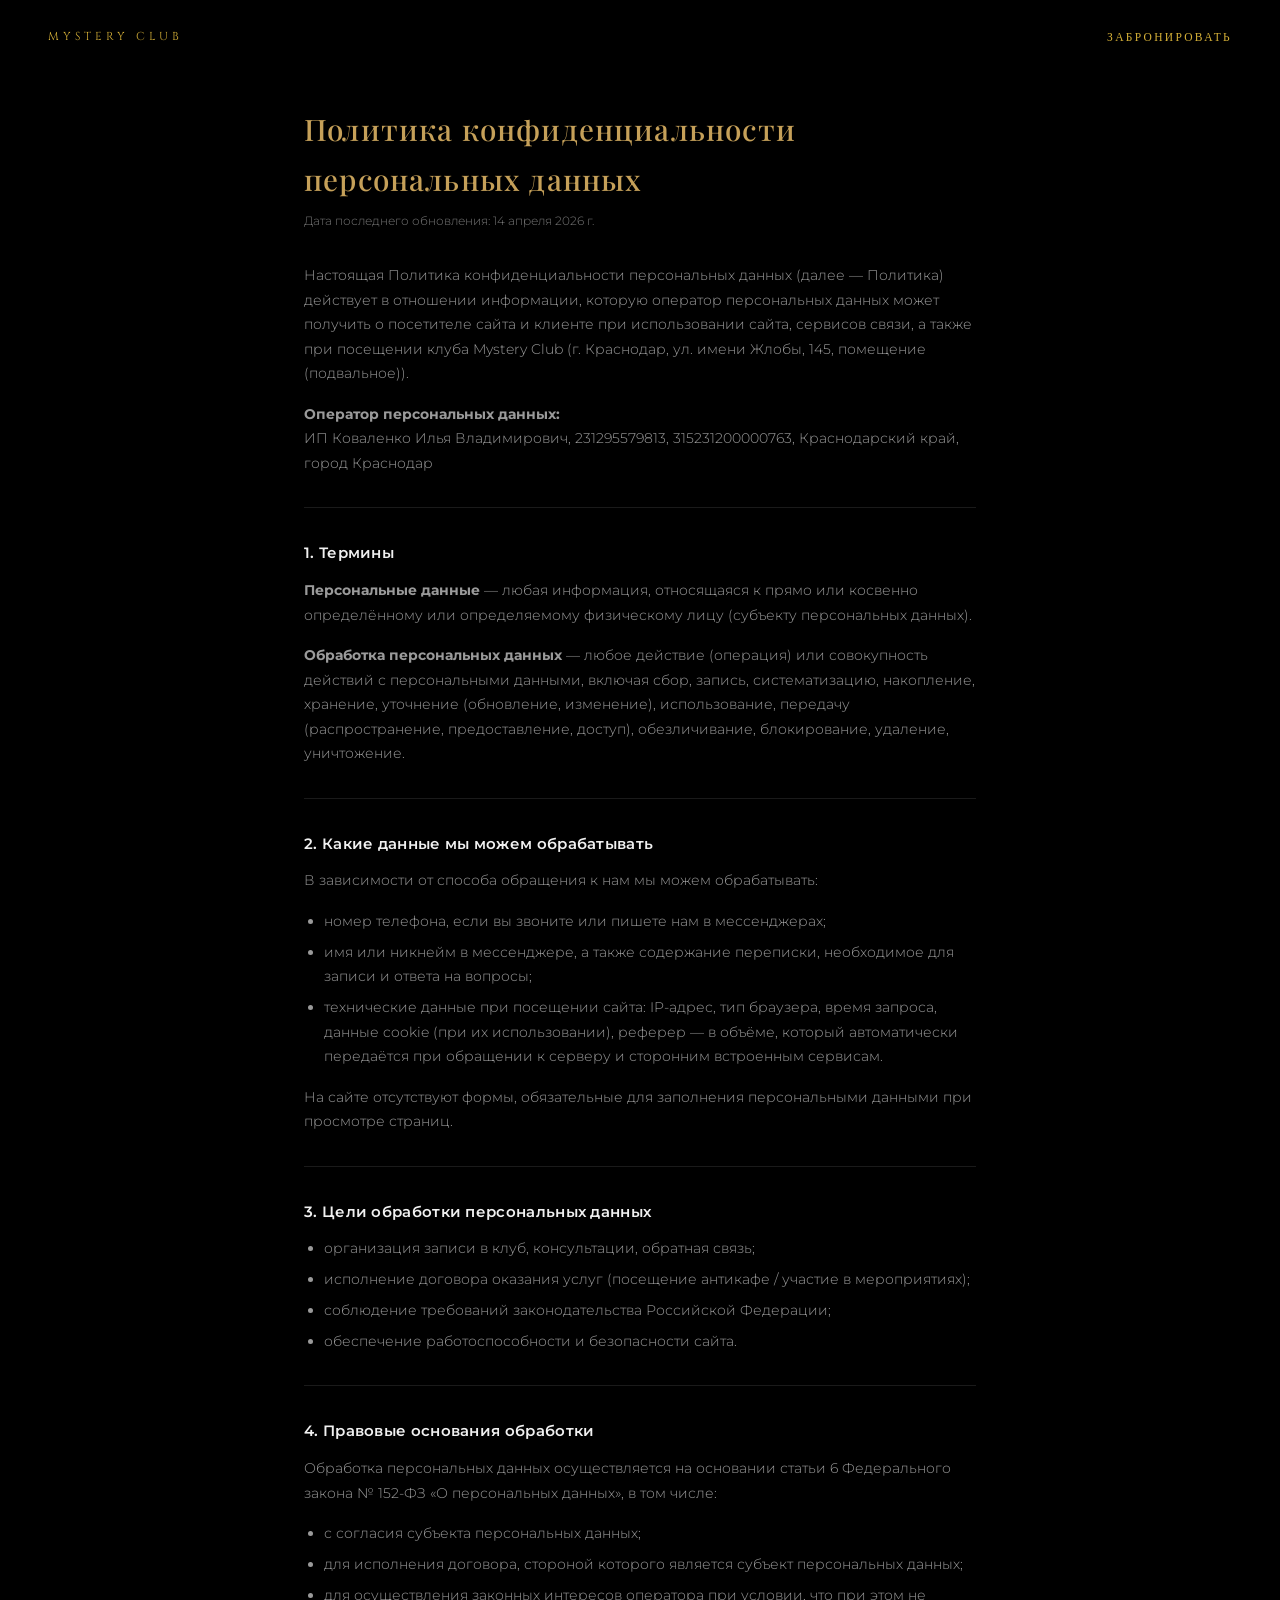
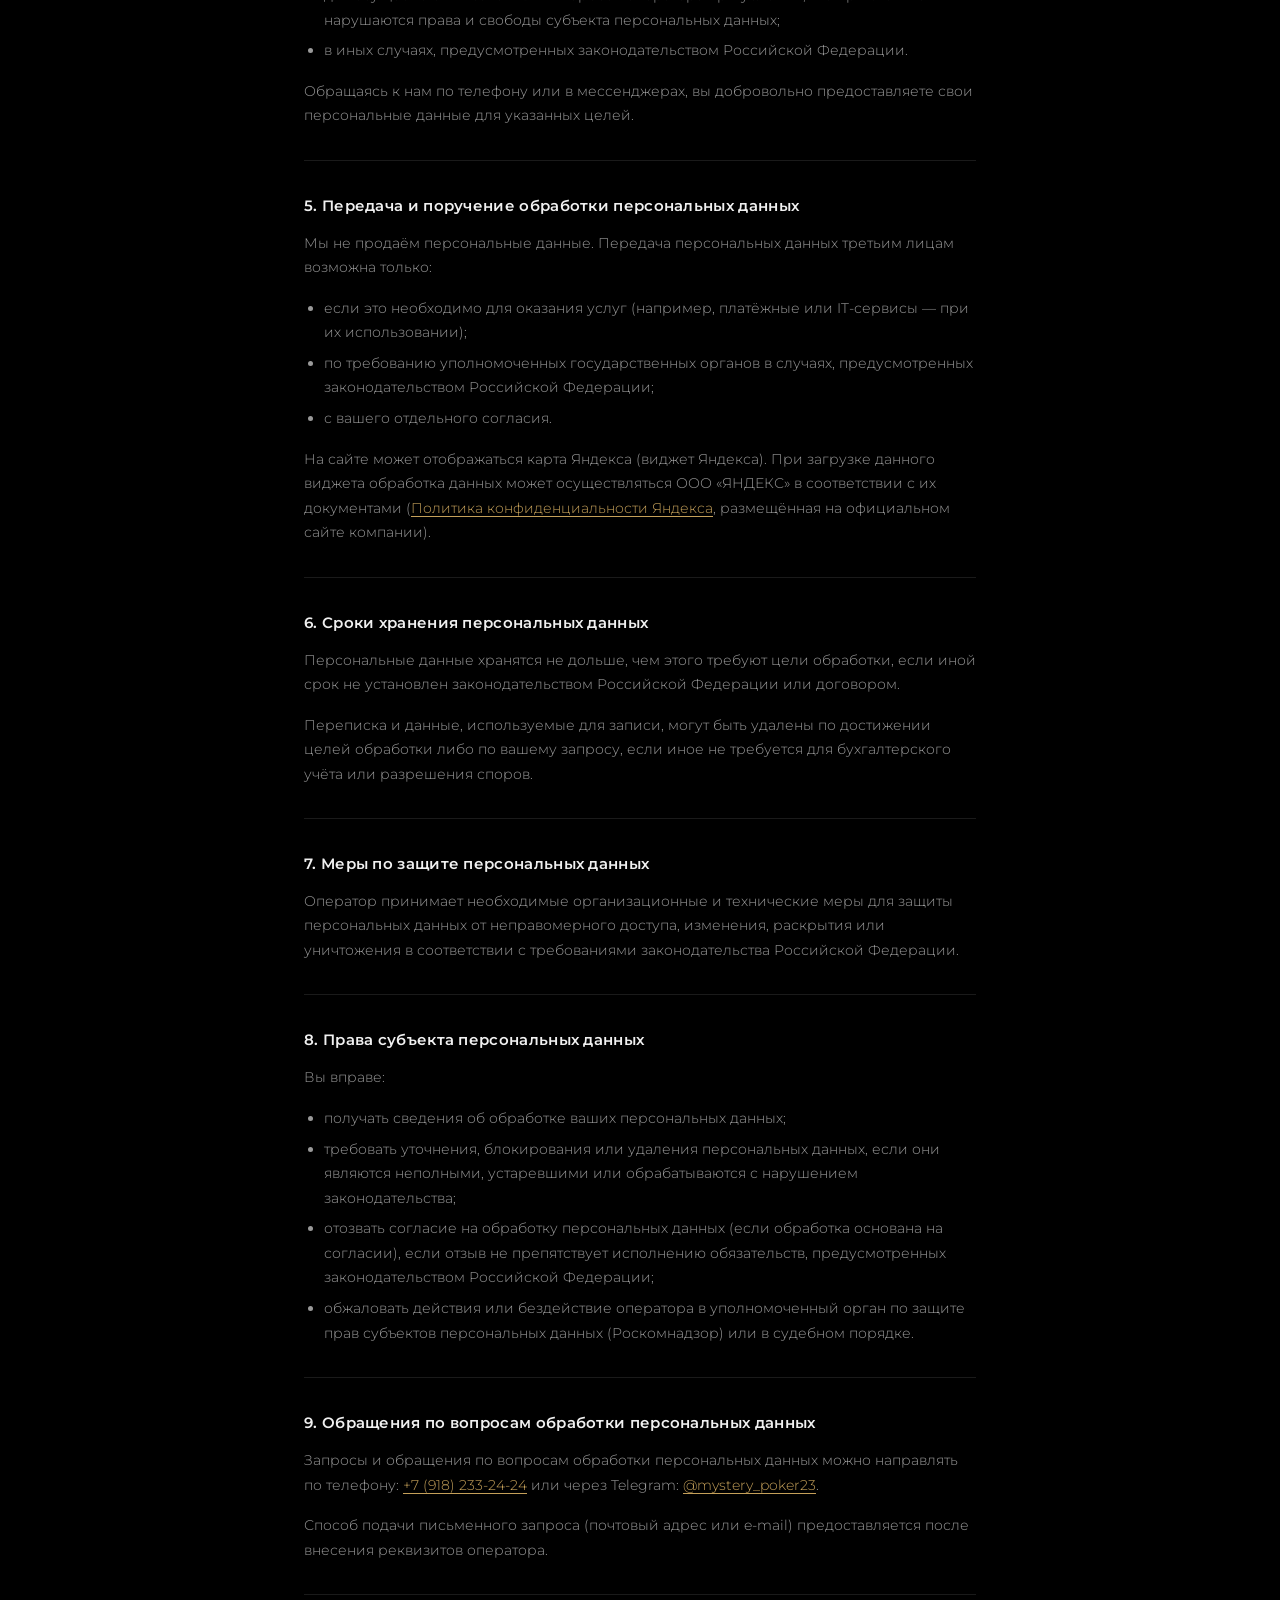
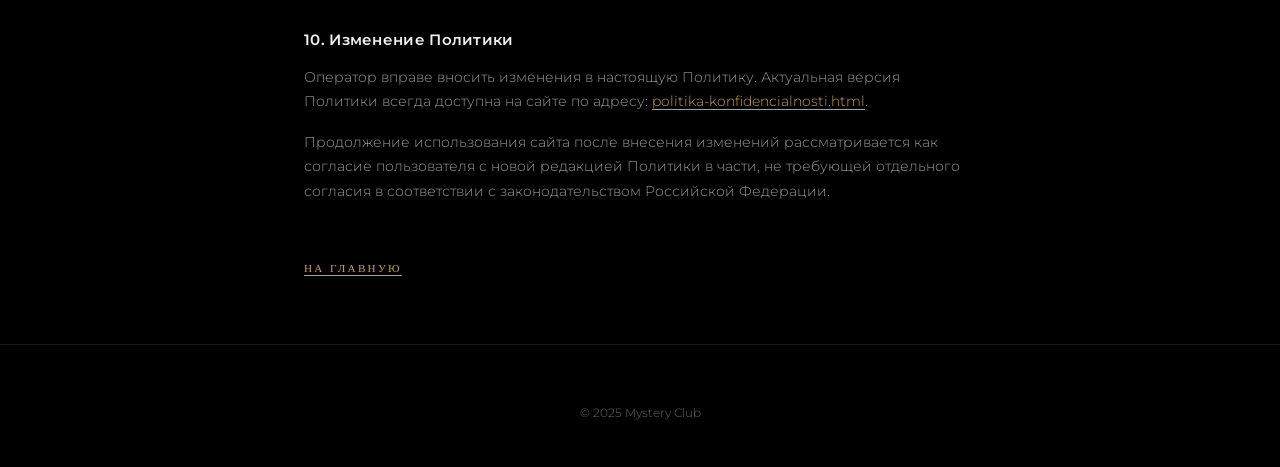
==== politika-konfidencialnosti.html @ e05e439c "myst" ====
<!DOCTYPE html>
<html lang="ru">
<head>
  <meta charset="UTF-8" />
  <meta name="viewport" content="width=device-width, initial-scale=1.0" />
  <title>Политика конфиденциальности — Mystery Club</title>
  <link rel="preconnect" href="https://fonts.googleapis.com" />
  <link rel="preconnect" href="https://fonts.gstatic.com" crossorigin />
  <link href="https://fonts.googleapis.com/css2?family=Cinzel:wght@400;600&family=Montserrat:wght@300;400;600;700&family=Playfair+Display:ital,wght@0,500;0,600;1,400&display=swap" rel="stylesheet" />
  <link rel="stylesheet" href="css/style.css" />
</head>
<body>
  <header class="site-header">
    <a href="index.html" class="brand">Mystery Club</a>
    <nav class="header-nav">
      <a href="index.html#booking" class="nav-link">Забронировать</a>
    </nav>
  </header>

  <main class="legal-page">
    <div class="container">
      <article class="legal-doc">
        <h1>Политика конфиденциальности персональных данных</h1>
        <p class="legal-updated">Дата последнего обновления: 14 апреля 2026 г.</p>

        <p>
          Настоящая Политика конфиденциальности персональных данных (далее — Политика) действует в отношении информации, которую оператор персональных данных может получить о посетителе сайта и клиенте при использовании сайта, сервисов связи, а также при посещении клуба Mystery Club (г. Краснодар, ул. имени Жлобы, 145, помещение (подвальное)).
        </p>
        <p>
          <strong>Оператор персональных данных:</strong><br />
          ИП Коваленко Илья Владимирович, 231295579813, 315231200000763, Краснодарский край, город Краснодар
        </p>

        <hr class="legal-divider" aria-hidden="true" />

        <h2>1. Термины</h2>
        <p>
          <strong>Персональные данные</strong> — любая информация, относящаяся к прямо или косвенно определённому или определяемому физическому лицу (субъекту персональных данных).
        </p>
        <p>
          <strong>Обработка персональных данных</strong> — любое действие (операция) или совокупность действий с персональными данными, включая сбор, запись, систематизацию, накопление, хранение, уточнение (обновление, изменение), использование, передачу (распространение, предоставление, доступ), обезличивание, блокирование, удаление, уничтожение.
        </p>

        <hr class="legal-divider" aria-hidden="true" />

        <h2>2. Какие данные мы можем обрабатывать</h2>
        <p>В зависимости от способа обращения к нам мы можем обрабатывать:</p>
        <ul>
          <li>номер телефона, если вы звоните или пишете нам в мессенджерах;</li>
          <li>имя или никнейм в мессенджере, а также содержание переписки, необходимое для записи и ответа на вопросы;</li>
          <li>технические данные при посещении сайта: IP-адрес, тип браузера, время запроса, данные cookie (при их использовании), реферер — в объёме, который автоматически передаётся при обращении к серверу и сторонним встроенным сервисам.</li>
        </ul>
        <p>На сайте отсутствуют формы, обязательные для заполнения персональными данными при просмотре страниц.</p>

        <hr class="legal-divider" aria-hidden="true" />

        <h2>3. Цели обработки персональных данных</h2>
        <ul>
          <li>организация записи в клуб, консультации, обратная связь;</li>
          <li>исполнение договора оказания услуг (посещение антикафе / участие в мероприятиях);</li>
          <li>соблюдение требований законодательства Российской Федерации;</li>
          <li>обеспечение работоспособности и безопасности сайта.</li>
        </ul>

        <hr class="legal-divider" aria-hidden="true" />

        <h2>4. Правовые основания обработки</h2>
        <p>
          Обработка персональных данных осуществляется на основании статьи 6 Федерального закона № 152-ФЗ «О персональных данных», в том числе:
        </p>
        <ul>
          <li>с согласия субъекта персональных данных;</li>
          <li>для исполнения договора, стороной которого является субъект персональных данных;</li>
          <li>для осуществления законных интересов оператора при условии, что при этом не нарушаются права и свободы субъекта персональных данных;</li>
          <li>в иных случаях, предусмотренных законодательством Российской Федерации.</li>
        </ul>
        <p>
          Обращаясь к нам по телефону или в мессенджерах, вы добровольно предоставляете свои персональные данные для указанных целей.
        </p>

        <hr class="legal-divider" aria-hidden="true" />

        <h2>5. Передача и поручение обработки персональных данных</h2>
        <p>Мы не продаём персональные данные. Передача персональных данных третьим лицам возможна только:</p>
        <ul>
          <li>если это необходимо для оказания услуг (например, платёжные или IT-сервисы — при их использовании);</li>
          <li>по требованию уполномоченных государственных органов в случаях, предусмотренных законодательством Российской Федерации;</li>
          <li>с вашего отдельного согласия.</li>
        </ul>
        <p>
          На сайте может отображаться карта Яндекса (виджет Яндекса). При загрузке данного виджета обработка данных может осуществляться ООО «ЯНДЕКС» в соответствии с их документами (<a href="https://yandex.ru/legal/confidential/" target="_blank" rel="noopener noreferrer">Политика конфиденциальности Яндекса</a>, размещённая на официальном сайте компании).
        </p>

        <hr class="legal-divider" aria-hidden="true" />

        <h2>6. Сроки хранения персональных данных</h2>
        <p>
          Персональные данные хранятся не дольше, чем этого требуют цели обработки, если иной срок не установлен законодательством Российской Федерации или договором.
        </p>
        <p>
          Переписка и данные, используемые для записи, могут быть удалены по достижении целей обработки либо по вашему запросу, если иное не требуется для бухгалтерского учёта или разрешения споров.
        </p>

        <hr class="legal-divider" aria-hidden="true" />

        <h2>7. Меры по защите персональных данных</h2>
        <p>
          Оператор принимает необходимые организационные и технические меры для защиты персональных данных от неправомерного доступа, изменения, раскрытия или уничтожения в соответствии с требованиями законодательства Российской Федерации.
        </p>

        <hr class="legal-divider" aria-hidden="true" />

        <h2>8. Права субъекта персональных данных</h2>
        <p>Вы вправе:</p>
        <ul>
          <li>получать сведения об обработке ваших персональных данных;</li>
          <li>требовать уточнения, блокирования или удаления персональных данных, если они являются неполными, устаревшими или обрабатываются с нарушением законодательства;</li>
          <li>отозвать согласие на обработку персональных данных (если обработка основана на согласии), если отзыв не препятствует исполнению обязательств, предусмотренных законодательством Российской Федерации;</li>
          <li>обжаловать действия или бездействие оператора в уполномоченный орган по защите прав субъектов персональных данных (Роскомнадзор) или в судебном порядке.</li>
        </ul>

        <hr class="legal-divider" aria-hidden="true" />

        <h2>9. Обращения по вопросам обработки персональных данных</h2>
        <p>
          Запросы и обращения по вопросам обработки персональных данных можно направлять по телефону: <a href="tel:+79182332424">+7 (918) 233-24-24</a> или через Telegram: <a href="https://t.me/mystery_poker23" target="_blank" rel="noopener noreferrer">@mystery_poker23</a>.
        </p>
        <p>
          Способ подачи письменного запроса (почтовый адрес или e-mail) предоставляется после внесения реквизитов оператора.
        </p>

        <hr class="legal-divider" aria-hidden="true" />

        <h2>10. Изменение Политики</h2>
        <p>
          Оператор вправе вносить изменения в настоящую Политику. Актуальная версия Политики всегда доступна на сайте по адресу: <a href="politika-konfidencialnosti.html">politika-konfidencialnosti.html</a>.
        </p>
        <p>
          Продолжение использования сайта после внесения изменений рассматривается как согласие пользователя с новой редакцией Политики в части, не требующей отдельного согласия в соответствии с законодательством Российской Федерации.
        </p>

        <a href="index.html" class="legal-back">На главную</a>
      </article>
    </div>
  </main>

  <footer class="site-footer">
    <div class="container footer-inner">
      <div class="footer-bottom footer-bottom--center">
        <p class="footer-copy">© 2025 Mystery Club</p>
      </div>
    </div>
  </footer>
</body>
</html>
---- css/style.css ----
:root {
  --bg: #000000;
  --bg-soft: #0a0a0a;
  --bg-card: #0a0a0a;
  --border-subtle: #1a1a1a;
  --gold: #d4af37;
  --gold-bright: #ffd700;
  --gold-muted: #c5a059;
  --text-heading: #e8d5a3;
  --text-body: #9a9a9a;
  --text-white: #f0f0f0;
  --font-serif: "Playfair Display", "Times New Roman", serif;
  --font-display: "Cinzel", serif;
  --font-sans: "Montserrat", system-ui, sans-serif;
}

*,
*::before,
*::after {
  box-sizing: border-box;
}

html {
  scroll-behavior: smooth;
}

body {
  margin: 0;
  font-family: var(--font-sans);
  font-weight: 300;
  font-size: 15px;
  line-height: 1.65;
  color: var(--text-body);
  background: var(--bg);
}

a {
  color: inherit;
  text-decoration: none;
}

a:hover {
  color: var(--gold-muted);
}

img {
  max-width: 100%;
  height: auto;
  display: block;
}

.container {
  width: min(1120px, 92vw);
  margin-inline: auto;
}

/* Header */
.site-header {
  position: fixed;
  top: 0;
  left: 0;
  right: 0;
  z-index: 100;
  display: flex;
  align-items: center;
  justify-content: space-between;
  padding: 1.5rem clamp(1.25rem, 4vw, 3rem);
  background: linear-gradient(to bottom, rgba(0, 0, 0, 0.85), transparent);
  pointer-events: none;
}

.site-header > * {
  pointer-events: auto;
}

.brand {
  font-family: var(--font-display);
  font-size: 0.72rem;
  letter-spacing: 0.35em;
  text-transform: uppercase;
  color: var(--gold);
  font-weight: 400;
}

.nav-link {
  font-family: var(--font-display);
  font-size: 0.72rem;
  letter-spacing: 0.2em;
  text-transform: uppercase;
  color: var(--gold);
}

.nav-link:hover {
  color: var(--gold-bright);
}

/* Hero */
.hero {
  position: relative;
  min-height: 100vh;
  min-height: 100dvh;
  display: flex;
  align-items: center;
  justify-content: center;
  padding: 6rem 1.5rem 4rem;
  overflow: hidden;
}

.hero-bg {
  position: absolute;
  inset: 0;
  background: radial-gradient(ellipse 80% 60% at 50% 38%, #1a1a1a 0%, #000000 55%);
  pointer-events: none;
}

.hero-inner {
  position: relative;
  text-align: center;
  max-width: min(760px, 94vw);
}

.hero-logo-wrap {
  margin-bottom: 1.25rem;
}

.hero-logo {
  margin-inline: auto;
  max-height: min(56vh, 420px);
  max-width: min(92vw, 520px);
  width: auto;
  height: auto;
  object-fit: contain;
  filter: drop-shadow(0 12px 40px rgba(212, 175, 55, 0.15));
}

.hero-lead {
  margin: 0 auto 2rem;
  max-width: 34em;
  font-size: 0.9rem;
  line-height: 1.75;
  color: rgba(200, 185, 140, 0.65);
}

button.btn {
  appearance: none;
  -webkit-appearance: none;
}

.btn {
  display: inline-flex;
  align-items: center;
  justify-content: center;
  padding: 1rem 2.25rem;
  font-family: var(--font-sans);
  font-weight: 700;
  font-size: 0.72rem;
  letter-spacing: 0.18em;
  text-transform: uppercase;
  border: none;
  border-radius: 999px;
  cursor: pointer;
  line-height: 1.2;
  transition: transform 0.25s ease, box-shadow 0.25s ease, filter 0.25s ease;
}

.btn-gold {
  color: #0a0a0a;
  background: linear-gradient(145deg, #ffeaa7 0%, var(--gold) 45%, #8a6d1f 100%);
  box-shadow: 0 4px 24px rgba(212, 175, 55, 0.25);
}

.btn-gold:hover {
  transform: translateY(-2px) scale(1.02);
  box-shadow: 0 8px 32px rgba(255, 215, 0, 0.35);
  filter: brightness(1.05);
}

/* Sections */
.section {
  padding: clamp(4rem, 10vw, 6.5rem) 0;
}

.section-head {
  text-align: center;
  margin-bottom: clamp(2.5rem, 6vw, 4rem);
}

.section-title {
  margin: 0 0 1rem;
  font-family: var(--font-serif);
  font-weight: 500;
  font-size: clamp(1.85rem, 4.5vw, 2.5rem);
  color: var(--gold-muted);
  letter-spacing: 0.06em;
}

.section-subtitle {
  margin: 0 auto;
  max-width: 46rem;
  font-size: 0.88rem;
  line-height: 1.7;
  color: var(--text-body);
}

.section-head .social-row {
  margin-top: 1.35rem;
}

/* Features */
.features {
  background: var(--bg);
}

.feature-grid {
  display: grid;
  grid-template-columns: repeat(4, 1fr);
  gap: 1.25rem;
}

@media (max-width: 900px) {
  .feature-grid {
    grid-template-columns: repeat(2, 1fr);
  }
}

@media (max-width: 520px) {
  .feature-grid {
    grid-template-columns: 1fr;
  }
}

.feature-card {
  background: var(--bg-card);
  border: 1px solid var(--border-subtle);
  border-radius: 15px;
  padding: 1.75rem 1.5rem;
  transition: border-color 0.2s ease, box-shadow 0.2s ease;
}

.feature-card:hover {
  border-color: rgba(212, 175, 55, 0.25);
  box-shadow: 0 8px 32px rgba(0, 0, 0, 0.5);
}

.feature-icon {
  width: 52px;
  height: 52px;
  border-radius: 50%;
  border: 1px solid rgba(212, 175, 55, 0.55);
  display: flex;
  align-items: center;
  justify-content: center;
  margin-bottom: 1.25rem;
  color: var(--gold);
}

.feature-icon svg {
  width: 26px;
  height: 26px;
}

.feature-card-title {
  margin: 0 0 0.75rem;
  font-family: var(--font-serif);
  font-size: 1.05rem;
  font-weight: 600;
  color: var(--text-white);
}

.feature-card-text {
  margin: 0;
  font-size: 0.82rem;
  line-height: 1.65;
  color: var(--text-body);
  text-align: left;
}

/* Gallery */
.gallery-grid {
  display: grid;
  grid-template-columns: repeat(3, 1fr);
  gap: 1.25rem;
}

@media (max-width: 768px) {
  .gallery-grid {
    grid-template-columns: repeat(2, 1fr);
  }
}

@media (max-width: 480px) {
  .gallery-grid {
    grid-template-columns: 1fr;
  }
}

.gallery-item {
  position: relative;
  margin: 0;
  border-radius: 18px;
  overflow: hidden;
  aspect-ratio: 4 / 3;
  background: var(--bg-soft);
  border: 1px solid var(--border-subtle);
  cursor: pointer;
}

.gallery-item img {
  width: 100%;
  height: 100%;
  object-fit: cover;
  transition: transform 0.5s ease;
}

.gallery-item:hover img {
  transform: scale(1.04);
}

.gallery-cam {
  position: absolute;
  left: 12px;
  bottom: 12px;
  width: 36px;
  height: 36px;
  color: rgba(255, 215, 0, 0.85);
  filter: drop-shadow(0 2px 8px rgba(0, 0, 0, 0.6));
}

.gallery-cam svg {
  width: 100%;
  height: 100%;
}

/* Contact */
.map-wrap {
  border-radius: 18px;
  overflow: hidden;
  border: 1px solid var(--border-subtle);
  margin-bottom: 1.75rem;
  background: #111;
  aspect-ratio: 21 / 9;
  min-height: 280px;
}

@media (max-width: 768px) {
  .map-wrap {
    aspect-ratio: 16 / 12;
  }
}

.map-frame {
  width: 100%;
  height: 100%;
  min-height: 280px;
  border: 0;
  display: block;
  filter: grayscale(0.35) contrast(1.05) brightness(0.85);
}

.info-cards {
  display: grid;
  grid-template-columns: repeat(2, 1fr);
  gap: 1.25rem;
  margin-bottom: 2rem;
}

@media (max-width: 600px) {
  .info-cards {
    grid-template-columns: 1fr;
  }
}

.info-card {
  background: var(--bg-card);
  border: 1px solid var(--border-subtle);
  border-radius: 15px;
  padding: 1.75rem 1.5rem;
}

.info-icon {
  width: 48px;
  height: 48px;
  border-radius: 50%;
  border: 1px solid rgba(212, 175, 55, 0.5);
  display: flex;
  align-items: center;
  justify-content: center;
  margin-bottom: 1rem;
  color: var(--gold);
}

.info-icon svg {
  width: 24px;
  height: 24px;
}

.info-card-title {
  margin: 0 0 0.75rem;
  font-family: var(--font-serif);
  font-size: 1.15rem;
  color: var(--text-white);
  font-weight: 500;
}

.info-card-text {
  margin: 0 0 0.35rem;
  font-size: 0.88rem;
  color: var(--text-body);
}

.info-card-text:last-child {
  margin-bottom: 0;
}

.info-card-text a {
  border-bottom: 1px solid transparent;
}

.info-card-text a:hover {
  border-bottom-color: rgba(212, 175, 55, 0.5);
  color: var(--gold-muted);
}

.address-note {
  text-align: center;
  margin-bottom: 2rem;
  font-size: 0.88rem;
  color: var(--text-body);
}

.address-note strong {
  color: var(--gold-muted);
  font-family: var(--font-serif);
  font-weight: 500;
}

.address-note p {
  margin: 0.35rem 0;
}

.cta-row {
  text-align: center;
}

/* Footer */
.site-footer {
  padding: 2.5rem 0 2rem;
  border-top: 1px solid var(--border-subtle);
}

.footer-inner {
  display: flex;
  flex-direction: column;
  align-items: center;
  gap: 2rem;
}

.footer-social-note {
  margin: 0;
  max-width: 28rem;
  text-align: center;
  font-size: 0.8rem;
  line-height: 1.55;
  color: #888;
}

.social-row {
  display: flex;
  gap: 1.5rem;
  align-items: center;
  justify-content: center;
}

.social-link {
  color: var(--gold);
  opacity: 0.85;
  transition: opacity 0.2s ease, transform 0.2s ease, color 0.2s ease;
}

.social-link:hover {
  opacity: 1;
  color: var(--gold-bright);
  transform: translateY(-2px);
}

.social-link svg,
.social-link img {
  width: 26px;
  height: 26px;
  display: block;
}

.social-link img {
  object-fit: contain;
  transition: filter 0.2s ease;
}

.social-link:hover img {
  filter: brightness(1.15);
}

.footer-bottom {
  width: 100%;
  display: flex;
  flex-wrap: wrap;
  align-items: center;
  justify-content: space-between;
  gap: 1rem;
  padding-top: 0.5rem;
}

.footer-copy,
.footer-link {
  font-size: 0.72rem;
  color: #666;
}

.footer-link:hover {
  color: var(--text-body);
}

@media (max-width: 520px) {
  .footer-bottom {
    flex-direction: column;
    text-align: center;
  }
}

/* Booking modal */
.booking-modal {
  border: none;
  padding: 0;
  margin: auto;
  max-width: calc(100vw - 2rem);
  background: transparent;
  color: var(--text-body);
}

.booking-modal::backdrop {
  background: rgba(0, 0, 0, 0.78);
  backdrop-filter: blur(4px);
}

.booking-modal-panel {
  position: relative;
  width: min(420px, calc(100vw - 2rem));
  padding: 2.25rem 2rem 1.75rem;
  background: linear-gradient(165deg, #121212 0%, #0a0a0a 100%);
  border: 1px solid rgba(212, 175, 55, 0.35);
  border-radius: 18px;
  box-shadow: 0 28px 90px rgba(0, 0, 0, 0.75), 0 0 0 1px rgba(255, 255, 255, 0.03) inset;
}

.booking-modal-close {
  position: absolute;
  top: 0.85rem;
  right: 0.85rem;
  width: 2.25rem;
  height: 2.25rem;
  display: flex;
  align-items: center;
  justify-content: center;
  padding: 0;
  border: none;
  border-radius: 50%;
  background: transparent;
  color: rgba(200, 185, 140, 0.65);
  font-size: 1.5rem;
  line-height: 1;
  cursor: pointer;
  transition: color 0.2s ease, background 0.2s ease;
}

.booking-modal-close:hover {
  color: var(--gold-bright);
  background: rgba(212, 175, 55, 0.08);
}

.booking-modal-title {
  margin: 0 2rem 0.75rem 0;
  font-family: var(--font-serif);
  font-weight: 500;
  font-size: 1.5rem;
  color: var(--gold-muted);
  letter-spacing: 0.04em;
}

.booking-modal-lead {
  margin: 0 0 1.5rem;
  font-size: 0.85rem;
  line-height: 1.65;
  color: var(--text-body);
}

.booking-modal-contacts {
  list-style: none;
  margin: 0;
  padding: 0;
  display: flex;
  flex-direction: column;
  gap: 1.1rem;
}

.booking-modal-row {
  display: flex;
  flex-direction: column;
  gap: 0.35rem;
  padding-bottom: 1.1rem;
  border-bottom: 1px solid var(--border-subtle);
}

.booking-modal-row:last-child {
  padding-bottom: 0;
  border-bottom: none;
}

.booking-modal-label {
  font-family: var(--font-display);
  font-size: 0.65rem;
  letter-spacing: 0.22em;
  text-transform: uppercase;
  color: rgba(200, 185, 140, 0.55);
}

.booking-modal-value {
  font-size: 1.05rem;
  font-weight: 500;
  color: var(--text-white);
  transition: color 0.2s ease;
}

.booking-modal-value:hover {
  color: var(--gold-bright);
}

/* Gallery fullscreen lightbox */
.gallery-lightbox {
  width: 100vw;
  max-width: 100vw;
  height: 100vh;
  max-height: 100vh;
  margin: 0;
  padding: 0;
  border: none;
  background: transparent;
  overflow: hidden;
}

@supports (height: 100dvh) {
  .gallery-lightbox {
    height: 100dvh;
    max-height: 100dvh;
  }
}

.gallery-lightbox::backdrop {
  background: rgba(0, 0, 0, 0.94);
  backdrop-filter: blur(6px);
}

.gallery-lightbox-panel {
  position: relative;
  box-sizing: border-box;
  min-height: 100vh;
  width: 100%;
  display: flex;
  align-items: center;
  justify-content: center;
  padding: 3.25rem 1.25rem 1.5rem;
}

@supports (min-height: 100dvh) {
  .gallery-lightbox-panel {
    min-height: 100dvh;
  }
}

.gallery-lightbox-close {
  position: fixed;
  top: 1rem;
  right: 1rem;
  z-index: 10;
  width: 2.75rem;
  height: 2.75rem;
  display: flex;
  align-items: center;
  justify-content: center;
  padding: 0;
  border: 1px solid rgba(212, 175, 55, 0.35);
  border-radius: 50%;
  background: rgba(10, 10, 10, 0.85);
  color: var(--gold-muted);
  font-size: 1.65rem;
  line-height: 1;
  cursor: pointer;
  transition: color 0.2s ease, background 0.2s ease, border-color 0.2s ease;
}

.gallery-lightbox-close:hover {
  color: var(--gold-bright);
  border-color: rgba(212, 175, 55, 0.55);
  background: rgba(20, 20, 20, 0.95);
}

.gallery-lightbox-img {
  position: relative;
  z-index: 1;
  max-width: 100%;
  max-height: calc(100vh - 5rem);
  width: auto;
  height: auto;
  object-fit: contain;
  border-radius: 4px;
  box-shadow: 0 8px 48px rgba(0, 0, 0, 0.65);
}

@supports (height: 100dvh) {
  .gallery-lightbox-img {
    max-height: min(92vh, calc(100dvh - 5rem));
  }
}

/* Legal / privacy page */
.legal-page {
  padding: 6.5rem 0 4rem;
  min-height: 70vh;
}

.legal-doc {
  max-width: 42rem;
  margin: 0 auto;
  color: var(--text-body);
  font-size: 0.9rem;
  line-height: 1.7;
}

.legal-doc h1 {
  margin: 0 0 0.35rem;
  font-family: var(--font-serif);
  font-weight: 500;
  font-size: clamp(1.5rem, 3.5vw, 1.85rem);
  color: var(--gold-muted);
  letter-spacing: 0.04em;
}

.legal-doc .legal-updated {
  margin: 0 0 2rem;
  font-size: 0.78rem;
  color: #777;
}

.legal-doc h2 {
  margin: 2rem 0 0.75rem;
  font-family: var(--font-sans);
  font-weight: 600;
  font-size: 0.95rem;
  color: var(--text-white);
  letter-spacing: 0.02em;
}

.legal-doc p {
  margin: 0 0 1rem;
}

.legal-doc ul {
  margin: 0 0 1rem;
  padding-left: 1.25rem;
}

.legal-doc li {
  margin-bottom: 0.4rem;
}

.legal-doc a {
  color: var(--gold-muted);
  text-decoration: underline;
  text-underline-offset: 3px;
}

.legal-doc a:hover {
  color: var(--gold-bright);
}

.legal-doc .legal-placeholder {
  padding: 0.85rem 1rem;
  margin: 0 0 1.25rem;
  border-left: 3px solid rgba(212, 175, 55, 0.45);
  background: rgba(212, 175, 55, 0.06);
  font-size: 0.85rem;
  color: rgba(200, 185, 140, 0.85);
}

.legal-doc .legal-divider {
  margin: 2rem 0;
  border: none;
  border-top: 1px solid var(--border-subtle);
}

.legal-back {
  display: inline-block;
  margin-top: 2.5rem;
  font-family: var(--font-display);
  font-size: 0.7rem;
  letter-spacing: 0.2em;
  text-transform: uppercase;
  color: var(--gold);
}

.legal-back:hover {
  color: var(--gold-bright);
}

.footer-bottom--center {
  justify-content: center;
}
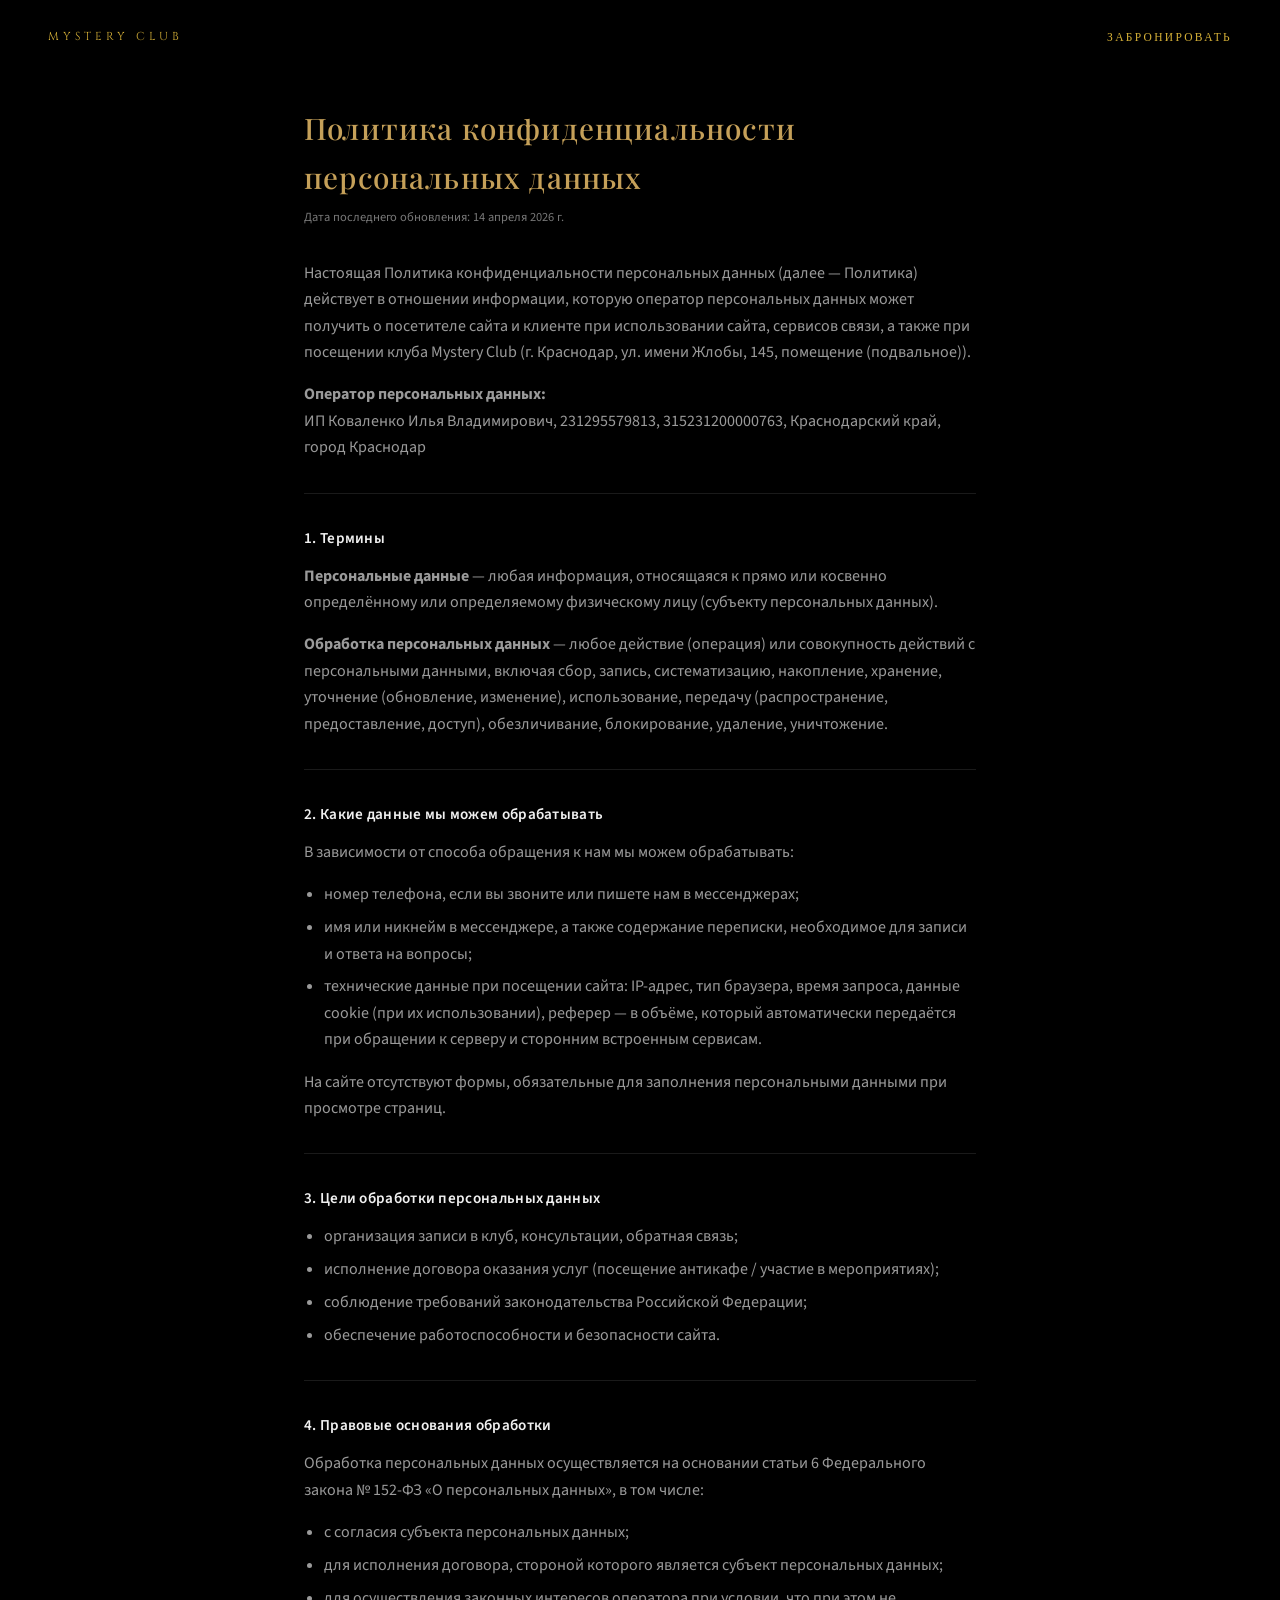
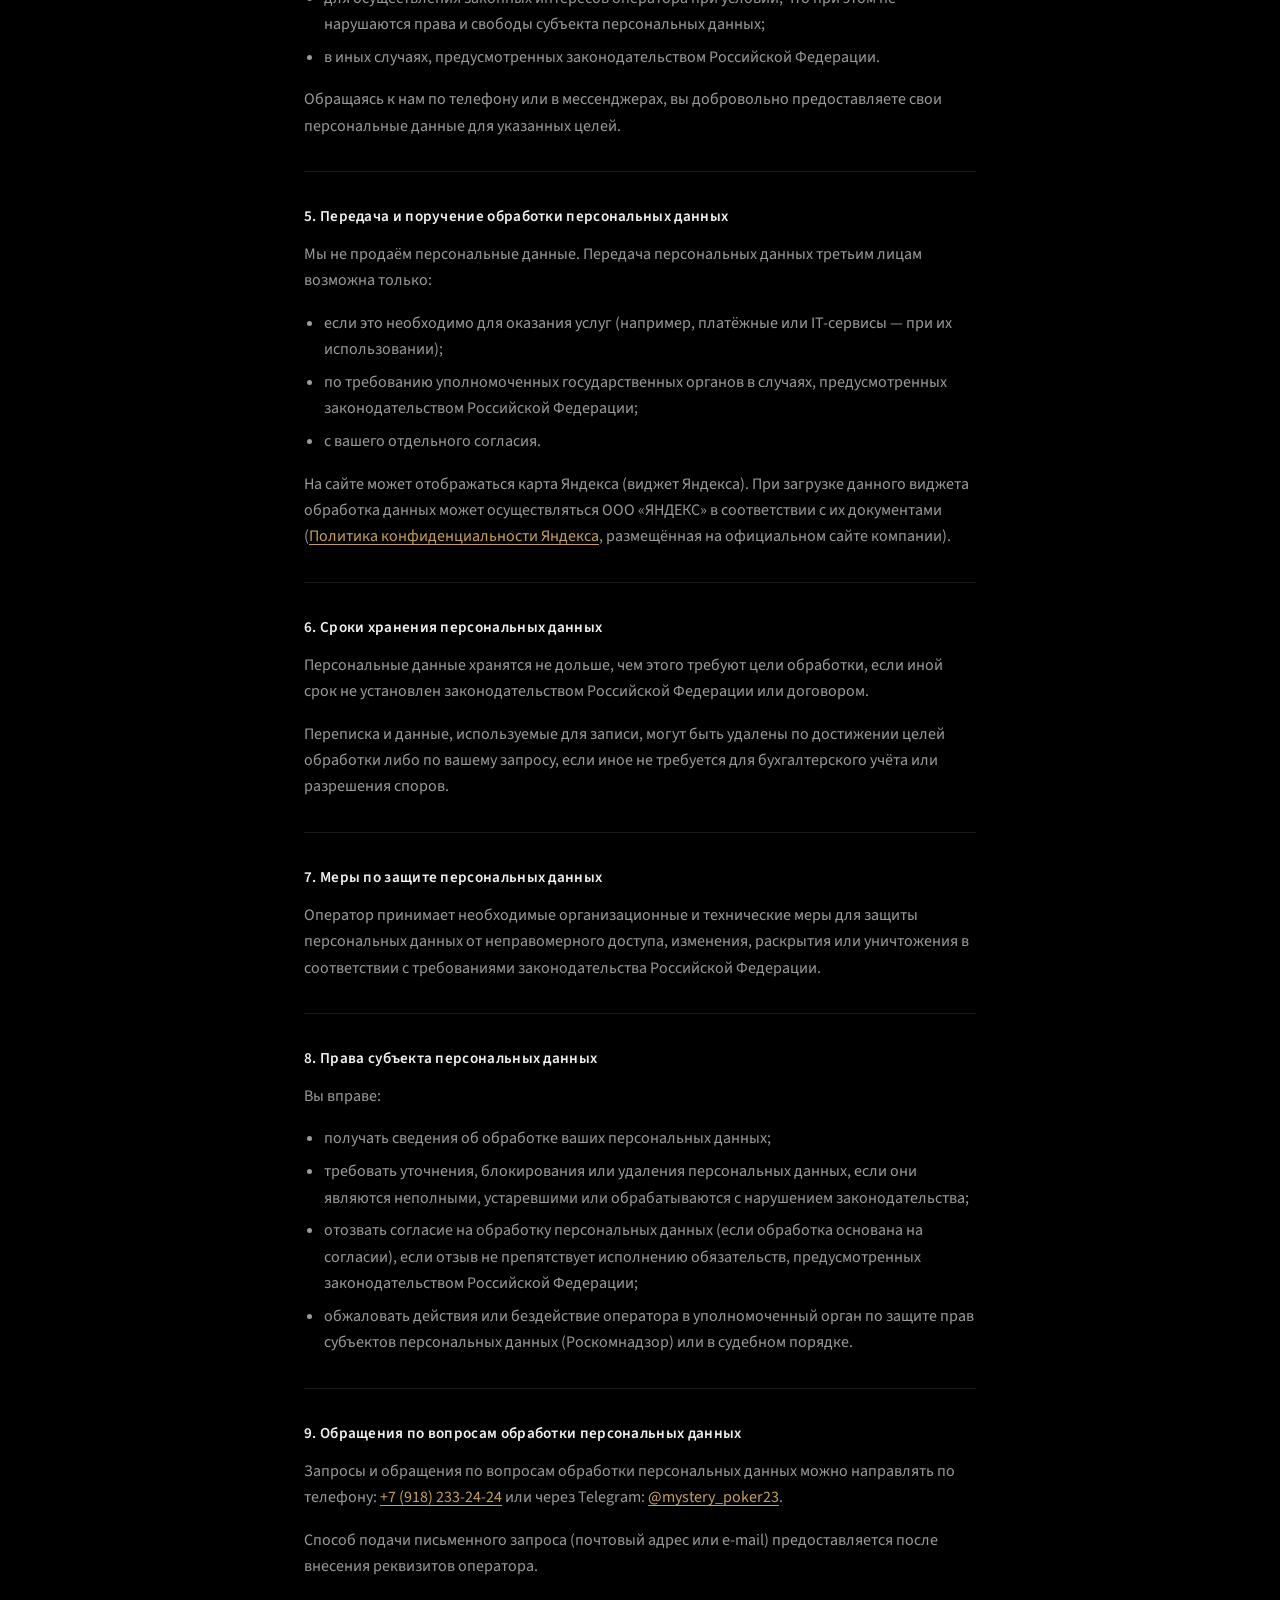
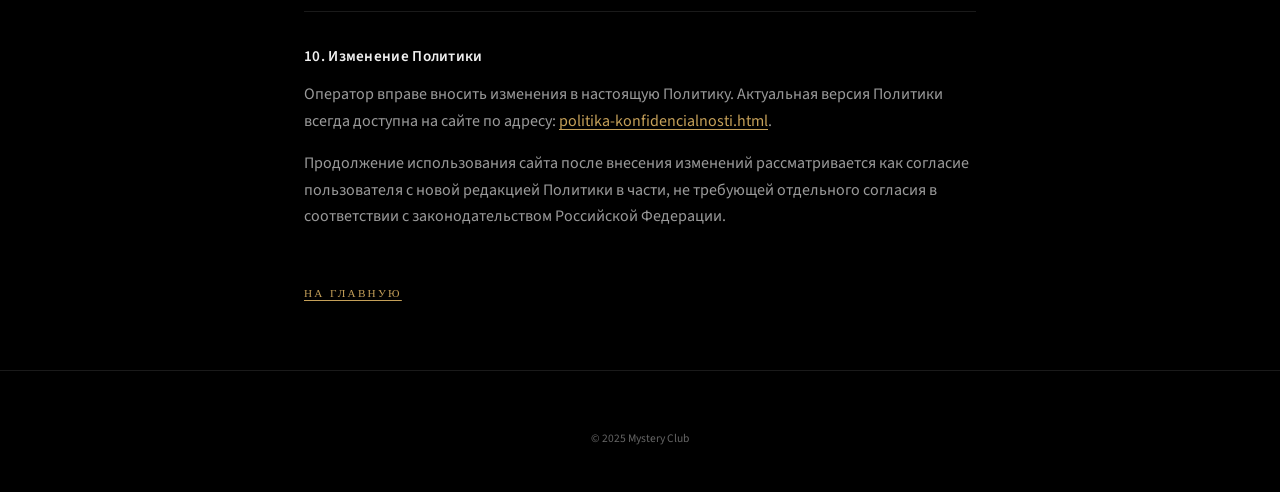
==== commit 6cd8a9c4: "fix" ====
--- a/politika-konfidencialnosti.html
+++ b/politika-konfidencialnosti.html
@@ -4,9 +4,10 @@
   <meta charset="UTF-8" />
   <meta name="viewport" content="width=device-width, initial-scale=1.0" />
   <title>Политика конфиденциальности — Mystery Club</title>
+  <link rel="icon" href="images/logo.svg" type="image/svg+xml" />
   <link rel="preconnect" href="https://fonts.googleapis.com" />
   <link rel="preconnect" href="https://fonts.gstatic.com" crossorigin />
-  <link href="https://fonts.googleapis.com/css2?family=Cinzel:wght@400;600&family=Montserrat:wght@300;400;600;700&family=Playfair+Display:ital,wght@0,500;0,600;1,400&display=swap" rel="stylesheet" />
+  <link href="https://fonts.googleapis.com/css2?family=Cinzel:wght@400;600&family=Playfair+Display:ital,wght@0,500;0,600;1,400&family=Source+Sans+3:ital,wght@0,400;0,600;0,700;1,400&display=swap" rel="stylesheet" />
   <link rel="stylesheet" href="css/style.css" />
 </head>
 <body>
--- a/css/style.css
+++ b/css/style.css
@@ -11,7 +11,7 @@
   --text-white: #f0f0f0;
   --font-serif: "Playfair Display", "Times New Roman", serif;
   --font-display: "Cinzel", serif;
-  --font-sans: "Montserrat", system-ui, sans-serif;
+  --font-sans: "Source Sans 3", system-ui, -apple-system, "Segoe UI", sans-serif;
 }
 
 *,
@@ -27,9 +27,9 @@
 body {
   margin: 0;
   font-family: var(--font-sans);
-  font-weight: 300;
-  font-size: 15px;
-  line-height: 1.65;
+  font-weight: 400;
+  font-size: 16px;
+  line-height: 1.6;
   color: var(--text-body);
   background: var(--bg);
 }
@@ -136,9 +136,9 @@
 .hero-lead {
   margin: 0 auto 2rem;
   max-width: 34em;
-  font-size: 0.9rem;
-  line-height: 1.75;
-  color: rgba(200, 185, 140, 0.65);
+  font-size: 0.98rem;
+  line-height: 1.7;
+  color: rgba(200, 185, 140, 0.72);
 }
 
 button.btn {
@@ -197,8 +197,8 @@
 .section-subtitle {
   margin: 0 auto;
   max-width: 46rem;
-  font-size: 0.88rem;
-  line-height: 1.7;
+  font-size: 0.95rem;
+  line-height: 1.65;
   color: var(--text-body);
 }
 
@@ -261,7 +261,7 @@
 
 .feature-card-title {
   margin: 0 0 0.75rem;
-  font-family: var(--font-serif);
+  font-family: var(--font-sans);
   font-size: 1.05rem;
   font-weight: 600;
   color: var(--text-white);
@@ -269,8 +269,8 @@
 
 .feature-card-text {
   margin: 0;
-  font-size: 0.82rem;
-  line-height: 1.65;
+  font-size: 0.9rem;
+  line-height: 1.6;
   color: var(--text-body);
   text-align: left;
 }
@@ -396,15 +396,15 @@
 
 .info-card-title {
   margin: 0 0 0.75rem;
-  font-family: var(--font-serif);
+  font-family: var(--font-sans);
   font-size: 1.15rem;
   color: var(--text-white);
-  font-weight: 500;
+  font-weight: 600;
 }
 
 .info-card-text {
   margin: 0 0 0.35rem;
-  font-size: 0.88rem;
+  font-size: 0.95rem;
   color: var(--text-body);
 }
 
@@ -424,14 +424,14 @@
 .address-note {
   text-align: center;
   margin-bottom: 2rem;
-  font-size: 0.88rem;
+  font-size: 0.95rem;
   color: var(--text-body);
 }
 
 .address-note strong {
   color: var(--gold-muted);
-  font-family: var(--font-serif);
-  font-weight: 500;
+  font-family: var(--font-sans);
+  font-weight: 600;
 }
 
 .address-note p {
@@ -459,8 +459,8 @@
   margin: 0;
   max-width: 28rem;
   text-align: center;
-  font-size: 0.8rem;
-  line-height: 1.55;
+  font-size: 0.875rem;
+  line-height: 1.6;
   color: #888;
 }
 
@@ -578,17 +578,17 @@
 
 .booking-modal-title {
   margin: 0 2rem 0.75rem 0;
-  font-family: var(--font-serif);
-  font-weight: 500;
-  font-size: 1.5rem;
+  font-family: var(--font-sans);
+  font-weight: 600;
+  font-size: 1.45rem;
   color: var(--gold-muted);
-  letter-spacing: 0.04em;
+  letter-spacing: 0.02em;
 }
 
 .booking-modal-lead {
   margin: 0 0 1.5rem;
-  font-size: 0.85rem;
-  line-height: 1.65;
+  font-size: 0.95rem;
+  line-height: 1.6;
   color: var(--text-body);
 }
 
@@ -730,8 +730,8 @@
   max-width: 42rem;
   margin: 0 auto;
   color: var(--text-body);
-  font-size: 0.9rem;
-  line-height: 1.7;
+  font-size: 1rem;
+  line-height: 1.65;
 }
 
 .legal-doc h1 {
